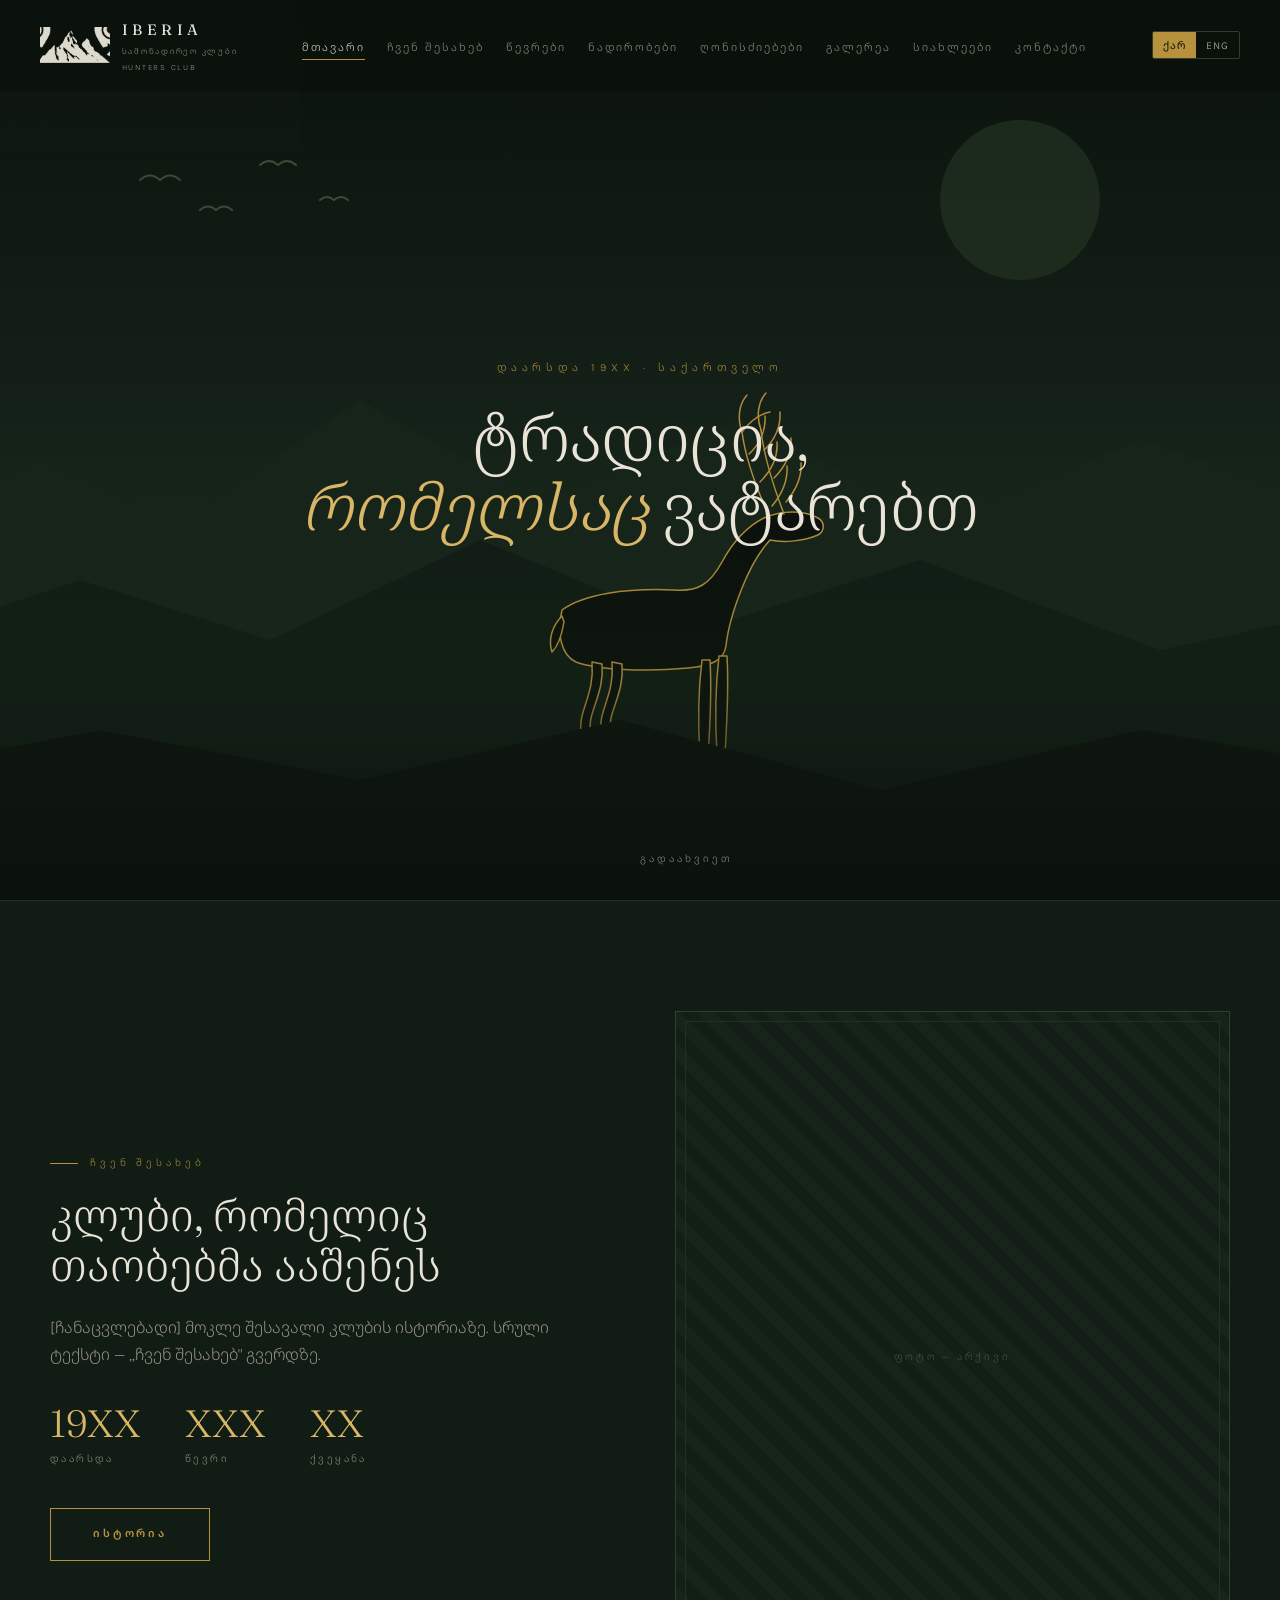
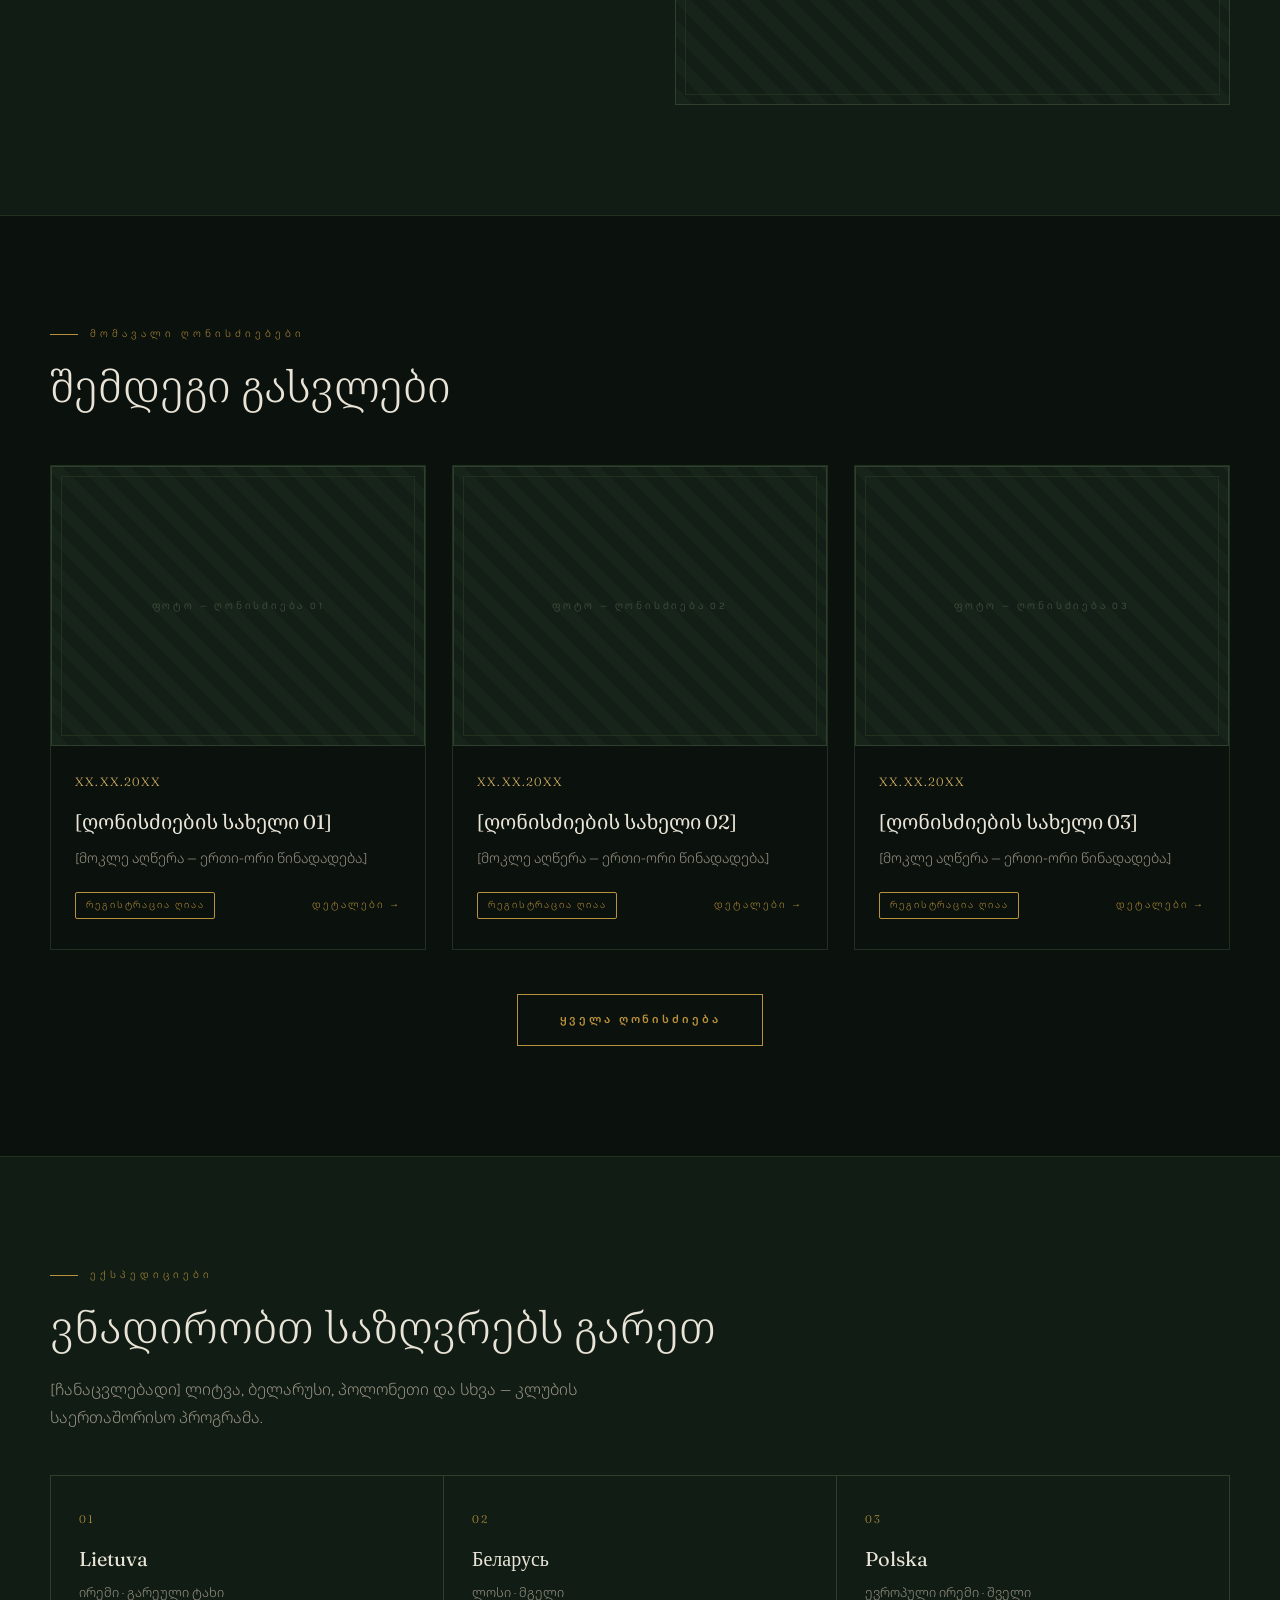
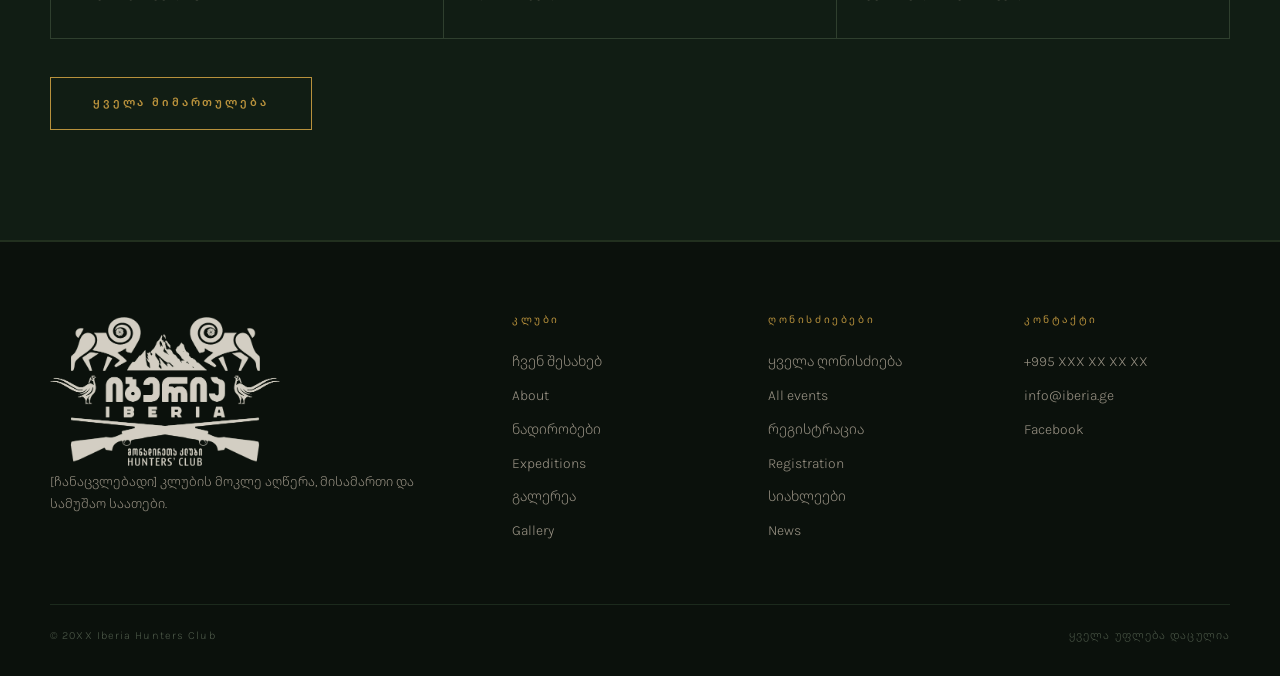
==== iberia 2/index.html @ 47a40ef6 "Initial webiste" ====
<!doctype html>
<html lang="ka">
  <head>
    <meta charset="utf-8" />
    <meta name="viewport" content="width=device-width, initial-scale=1" />
    <title>მთავარი · IBERIA</title>
    <link rel="preconnect" href="https://fonts.googleapis.com" />
    <link rel="preconnect" href="https://fonts.gstatic.com" crossorigin />
    <link
      href="https://fonts.googleapis.com/css2?family=Fraunces:opsz,ital,wght@9..144,0,300;9..144,0,400;9..144,1,300&family=Karla:wght@300;400;500;600&family=Noto+Serif+Georgian:wght@300;400&family=Noto+Sans+Georgian:wght@300;400;500&display=swap"
      rel="stylesheet"
    />
    <link rel="stylesheet" href="assets/style.css" />
  </head>
  <body>
    <svg class="grain">
      <filter id="g">
        <feTurbulence type="fractalNoise" baseFrequency="0.85" numOctaves="4" />
      </filter>
      <rect width="100%" height="100%" filter="url(#g)" />
    </svg>
    <svg id="reticle" viewBox="0 0 46 46" fill="none">
      <circle
        cx="23"
        cy="23"
        r="16"
        stroke="#b8913c"
        stroke-width="1"
        opacity=".85"
      />
      <circle cx="23" cy="23" r="1.5" fill="#b8913c" />
      <path
        d="M23 0v13M23 33v13M0 23h13M33 23h13"
        stroke="#b8913c"
        stroke-width="1"
        opacity=".85"
      />
    </svg>

    <div id="loader">
      <div style="text-align: center">
        <img
          class="logo-load"
          src="assets/logo-bone.png"
          alt="Iberia — Hunters' Club"
        />
        <div class="bar"><i></i></div>
      </div>
    </div>

    <nav id="nav">
      <a class="logo" href="index.html"
        ><img class="mark-img" src="assets/mark-bone.png" alt="" /><span
          ><b>Iberia</b><i data-ka>სამონადირეო კლუბი</i
          ><i data-en>Hunters Club</i></span
        ></a
      >
      <ul class="links" id="links">
        <li>
          <a href="index.html" data-ka>მთავარი</a
          ><a href="index.html" data-en>Home</a>
        </li>
        <li>
          <a href="about.html" data-ka>ჩვენ შესახებ</a
          ><a href="about.html" data-en>About</a>
        </li>
        <li>
          <a href="members.html" data-ka>წევრები</a
          ><a href="members.html" data-en>Members</a>
        </li>
        <li>
          <a href="expeditions.html" data-ka>ნადირობები</a
          ><a href="expeditions.html" data-en>Expeditions</a>
        </li>
        <li>
          <a href="events.html" data-ka>ღონისძიებები</a
          ><a href="events.html" data-en>Events</a>
        </li>
        <li>
          <a href="gallery.html" data-ka>გალერეა</a
          ><a href="gallery.html" data-en>Gallery</a>
        </li>
        <li>
          <a href="news.html" data-ka>სიახლეები</a
          ><a href="news.html" data-en>News</a>
        </li>
        <li>
          <a href="contact.html" data-ka>კონტაქტი</a
          ><a href="contact.html" data-en>Contact</a>
        </li>
      </ul>
      <div class="nav-right">
        <div class="lang">
          <button id="b-ka" class="on" onclick="setLang('ka')">ქარ</button
          ><button id="b-en" onclick="setLang('en')">ENG</button>
        </div>
        <button class="burger" id="burger" aria-label="Menu">
          <span></span><span></span><span></span>
        </button>
      </div>
    </nav>
    <section
      id="hero"
      style="height: 100vh; min-height: 640px; padding: 0; overflow: hidden"
    >
      <div style="position: absolute; inset: 0">
        <svg
          viewBox="0 0 1600 900"
          preserveAspectRatio="xMidYMax slice"
          style="
            position: absolute;
            bottom: 0;
            left: 50%;
            transform: translateX(-50%);
            width: 1600px;
            max-width: none;
            height: 100%;
          "
        >
          <defs>
            <linearGradient id="sky" x1="0" y1="0" x2="0" y2="1">
              <stop offset="0%" stop-color="#0b110c" />
              <stop offset="55%" stop-color="#16241a" />
              <stop offset="100%" stop-color="#22331f" />
            </linearGradient>
            <linearGradient id="fogg" x1="0" y1="0" x2="0" y2="1">
              <stop offset="0%" stop-color="#1d2f21" stop-opacity="0" />
              <stop offset="55%" stop-color="#1d2f21" stop-opacity=".18" />
              <stop offset="100%" stop-color="#1d2f21" stop-opacity=".34" />
            </linearGradient>
          </defs>
          <rect width="1600" height="900" fill="url(#sky)" />
          <circle cx="1180" cy="200" r="80" fill="#1e2d1e" opacity=".9" />
          <g
            id="birds"
            stroke="#3c4a36"
            stroke-width="2"
            fill="none"
            stroke-linecap="round"
          >
            <path d="M300 180q10-9 20 0q10-9 20 0" />
            <path d="M360 210q8-7 16 0q8-7 16 0" />
            <path d="M420 165q9-8 18 0q9-8 18 0" />
            <path d="M480 200q7-6 14 0q7-6 14 0" />
          </g>
          <path
            id="r3"
            d="M0 560 L200 460 L340 520 L520 400 L700 500 L900 420 L1100 520 L1300 440 L1600 540 L1600 900 L0 900Z"
            fill="#16241a"
          />
          <path
            id="r2"
            d="M0 660 L240 580 L430 640 L640 540 L860 630 L1080 560 L1320 650 L1600 590 L1600 900 L0 900Z"
            fill="#111d14"
          />
          <g id="stag" opacity=".95">
            <g
              fill="#0b110c"
              stroke="#b8913c"
              stroke-width="1.5"
              stroke-linejoin="round"
            >
              <path
                d="M722 610 C744 594 786 588 834 590 C858 592 870 584 882 562
C894 540 908 526 924 518 C942 510 964 510 978 518 C985 522 985 531 978 535
C964 541 944 543 930 540 C920 551 910 568 902 588 C894 608 888 626 886 646
C884 660 872 666 848 668 C806 672 758 670 736 662 C722 656 716 634 722 610 Z"
              />
              <path
                d="M862 660 C858 692 858 726 860 756 L868 756 C870 726 872 692 870 660 Z"
              />
              <path
                d="M879 656 C875 690 875 722 877 754 L885 754 C887 722 889 690 887 656 Z"
              />
              <path
                d="M752 662 C754 686 746 700 742 716 C738 732 744 746 748 756 L757 756 C753 744 748 732 751 718 C755 702 764 686 762 664 Z"
              />
              <path
                d="M772 662 C774 686 766 700 762 716 C758 732 764 746 768 756 L777 756 C773 744 768 732 771 718 C775 702 784 686 782 664 Z"
              />
              <path
                d="M722 616 C712 626 708 640 712 652 C718 646 722 634 724 622 Z"
              />
            </g>
            <g
              stroke="#b8913c"
              stroke-width="1.5"
              fill="none"
              stroke-linecap="round"
            >
              <path d="M930 518 C918 492 906 462 902 432" />
              <path d="M932 506 C942 494 948 480 947 466" />
              <path d="M920 482 C932 470 938 456 937 442" />
              <path d="M909 454 C920 444 926 430 925 416" />
              <path d="M902 432 C897 418 899 404 907 395" />
              <path d="M902 432 C910 421 920 414 930 412" />
              <path d="M944 514 C934 488 924 458 921 430" />
              <path d="M946 502 C956 490 962 477 961 463" />
              <path d="M934 478 C946 466 952 452 951 438" />
              <path d="M924 450 C935 440 941 426 940 412" />
              <path d="M921 430 C916 416 918 402 926 393" />
            </g>
          </g>
          <path
            id="r1"
            d="M0 780 L260 730 L520 780 L780 720 L1040 790 L1300 730 L1600 780 L1600 900 L0 900Z"
            fill="#0b110c"
          />
          <rect
            id="fog"
            x="0"
            y="500"
            width="1600"
            height="400"
            fill="url(#fogg)"
          />
        </svg>
      </div>
      <div
        style="
          position: absolute;
          bottom: 0;
          left: 0;
          right: 0;
          height: 220px;
          background: linear-gradient(transparent, #0b110c);
          z-index: 10;
          pointer-events: none;
        "
      ></div>
      <div class="hero-copy">
        <div class="eyebrow" data-ka>დაარსდა 19XX · საქართველო</div>
        <div class="eyebrow" data-en>Est. 19XX · Georgia</div>
        <h1 data-ka>ტრადიცია,<br /><em>რომელსაც</em> ვატარებთ</h1>
        <h1 data-en>A tradition<br />we <em>carry</em></h1>
      </div>
      <div class="scroll-hint">
        <span data-ka>გადაახვიეთ</span><span data-en>Scroll</span>
      </div>
    </section>

    <section class="alt">
      <div
        class="wrap reveal"
        style="
          display: grid;
          grid-template-columns: 1fr 1fr;
          gap: 70px;
          align-items: center;
        "
      >
        <div>
          <div class="tag" data-ka>ჩვენ შესახებ</div>
          <div class="tag" data-en>About</div>
          <h2 data-ka>კლუბი, რომელიც<br />თაობებმა ააშენეს</h2>
          <h2 data-en>A club built<br />by generations</h2>
          <p data-ka>
            [ჩანაცვლებადი] მოკლე შესავალი კლუბის ისტორიაზე. სრული ტექსტი — „ჩვენ
            შესახებ" გვერდზე.
          </p>
          <p data-en>
            [Placeholder] Short intro to the club's story. Full text lives on
            the About page.
          </p>
          <div
            style="display: flex; gap: 44px; margin-top: 36px; flex-wrap: wrap"
          >
            <div>
              <b
                style="
                  display: block;
                  font-family: var(--display);
                  font-size: 38px;
                  font-weight: 300;
                  color: var(--brass-lt);
                  line-height: 1;
                "
                >19XX</b
              ><span
                style="
                  font-size: 10px;
                  letter-spacing: 0.24em;
                  text-transform: uppercase;
                  color: var(--bone-dim);
                "
                data-ka
                >დაარსდა</span
              ><span
                style="
                  font-size: 10px;
                  letter-spacing: 0.24em;
                  text-transform: uppercase;
                  color: var(--bone-dim);
                "
                data-en
                >Founded</span
              >
            </div>
            <div>
              <b
                style="
                  display: block;
                  font-family: var(--display);
                  font-size: 38px;
                  font-weight: 300;
                  color: var(--brass-lt);
                  line-height: 1;
                "
                >XXX</b
              ><span
                style="
                  font-size: 10px;
                  letter-spacing: 0.24em;
                  text-transform: uppercase;
                  color: var(--bone-dim);
                "
                data-ka
                >წევრი</span
              ><span
                style="
                  font-size: 10px;
                  letter-spacing: 0.24em;
                  text-transform: uppercase;
                  color: var(--bone-dim);
                "
                data-en
                >Members</span
              >
            </div>
            <div>
              <b
                style="
                  display: block;
                  font-family: var(--display);
                  font-size: 38px;
                  font-weight: 300;
                  color: var(--brass-lt);
                  line-height: 1;
                "
                >XX</b
              ><span
                style="
                  font-size: 10px;
                  letter-spacing: 0.24em;
                  text-transform: uppercase;
                  color: var(--bone-dim);
                "
                data-ka
                >ქვეყანა</span
              ><span
                style="
                  font-size: 10px;
                  letter-spacing: 0.24em;
                  text-transform: uppercase;
                  color: var(--bone-dim);
                "
                data-en
                >Countries</span
              >
            </div>
          </div>
          <div style="margin-top: 38px">
            <a class="btn ghost" href="about.html" data-ka>ისტორია</a
            ><a class="btn ghost" href="about.html" data-en>Read the history</a>
          </div>
        </div>
        <div class="ph" style="aspect-ratio: 4/5">
          <span data-ka>ფოტო — არქივი</span><span data-en>Photo — archive</span>
        </div>
      </div>
    </section>

    <section>
      <div class="wrap">
        <div class="reveal">
          <div class="tag" data-ka>მომავალი ღონისძიებები</div>
          <div class="tag" data-en>Upcoming events</div>
          <h2 data-ka>შემდეგი გასვლები</h2>
          <h2 data-en>What's next</h2>
        </div>
        <div class="evt-grid reveal">
          <a class="card" href="event.html">
            <div class="ph thumb">
              <span data-ka>ფოტო — ღონისძიება 01</span
              ><span data-en>Photo — event 01</span>
            </div>
            <div class="body">
              <div class="date">XX.XX.20XX</div>
              <h3 data-ka>[ღონისძიების სახელი 01]</h3>
              <h3 data-en>[Event name 01]</h3>
              <p data-ka>[მოკლე აღწერა — ერთი-ორი წინადადება.]</p>
              <p data-en>[Short description — one or two lines.]</p>
              <div class="foot">
                <span class="pill open" data-ka>რეგისტრაცია ღიაა</span
                ><span class="pill open" data-en>Registration open</span>
                <span class="go" data-ka>დეტალები →</span
                ><span class="go" data-en>Details →</span>
              </div>
            </div></a
          ><a class="card" href="event.html">
            <div class="ph thumb">
              <span data-ka>ფოტო — ღონისძიება 02</span
              ><span data-en>Photo — event 02</span>
            </div>
            <div class="body">
              <div class="date">XX.XX.20XX</div>
              <h3 data-ka>[ღონისძიების სახელი 02]</h3>
              <h3 data-en>[Event name 02]</h3>
              <p data-ka>[მოკლე აღწერა — ერთი-ორი წინადადება.]</p>
              <p data-en>[Short description — one or two lines.]</p>
              <div class="foot">
                <span class="pill open" data-ka>რეგისტრაცია ღიაა</span
                ><span class="pill open" data-en>Registration open</span>
                <span class="go" data-ka>დეტალები →</span
                ><span class="go" data-en>Details →</span>
              </div>
            </div></a
          ><a class="card" href="event.html">
            <div class="ph thumb">
              <span data-ka>ფოტო — ღონისძიება 03</span
              ><span data-en>Photo — event 03</span>
            </div>
            <div class="body">
              <div class="date">XX.XX.20XX</div>
              <h3 data-ka>[ღონისძიების სახელი 03]</h3>
              <h3 data-en>[Event name 03]</h3>
              <p data-ka>[მოკლე აღწერა — ერთი-ორი წინადადება.]</p>
              <p data-en>[Short description — one or two lines.]</p>
              <div class="foot">
                <span class="pill open" data-ka>რეგისტრაცია ღიაა</span
                ><span class="pill open" data-en>Registration open</span>
                <span class="go" data-ka>დეტალები →</span
                ><span class="go" data-en>Details →</span>
              </div>
            </div></a
          >
        </div>
        <div class="reveal" style="margin-top: 44px; text-align: center">
          <a class="btn ghost" href="events.html" data-ka>ყველა ღონისძიება</a
          ><a class="btn ghost" href="events.html" data-en>All events</a>
        </div>
      </div>
    </section>

    <section class="alt">
      <div class="wrap reveal">
        <div class="tag" data-ka>ექსპედიციები</div>
        <div class="tag" data-en>Expeditions</div>
        <h2 data-ka>ვნადირობთ საზღვრებს გარეთ</h2>
        <h2 data-en>We hunt beyond the border</h2>
        <p data-ka>
          [ჩანაცვლებადი] ლიტვა, ბელარუსი, პოლონეთი და სხვა — კლუბის საერთაშორისო
          პროგრამა.
        </p>
        <p data-en>
          [Placeholder] Lithuania, Belarus, Poland and beyond — the club's
          international programme.
        </p>
        <div
          style="
            display: grid;
            grid-template-columns: repeat(3, 1fr);
            gap: 1px;
            background: var(--line-lt);
            border: 1px solid var(--line-lt);
            margin-top: 44px;
          "
        >
          <div style="background: var(--forest); padding: 34px 28px">
            <div
              style="
                font-family: var(--display);
                font-size: 11px;
                color: var(--brass);
                letter-spacing: 0.2em;
              "
            >
              01
            </div>
            <h3 style="margin: 14px 0 6px">Lietuva</h3>
            <p style="font-size: 13px" data-ka>ირემი · გარეული ტახი</p>
            <p style="font-size: 13px" data-en>Red deer · Wild boar</p>
          </div>
          <div style="background: var(--forest); padding: 34px 28px">
            <div
              style="
                font-family: var(--display);
                font-size: 11px;
                color: var(--brass);
                letter-spacing: 0.2em;
              "
            >
              02
            </div>
            <h3 style="margin: 14px 0 6px">Беларусь</h3>
            <p style="font-size: 13px" data-ka>ლოსი · მგელი</p>
            <p style="font-size: 13px" data-en>Moose · Wolf</p>
          </div>
          <div style="background: var(--forest); padding: 34px 28px">
            <div
              style="
                font-family: var(--display);
                font-size: 11px;
                color: var(--brass);
                letter-spacing: 0.2em;
              "
            >
              03
            </div>
            <h3 style="margin: 14px 0 6px">Polska</h3>
            <p style="font-size: 13px" data-ka>ევროპული ირემი · შველი</p>
            <p style="font-size: 13px" data-en>Red deer · Roe deer</p>
          </div>
        </div>
        <div style="margin-top: 38px">
          <a class="btn ghost" href="expeditions.html" data-ka
            >ყველა მიმართულება</a
          ><a class="btn ghost" href="expeditions.html" data-en
            >All destinations</a
          >
        </div>
      </div>
    </section>

    <script>
      window.addEventListener("load", function () {
        setTimeout(function () {
          var l = document.getElementById("loader");
          if (l) l.classList.add("gone");
        }, 1500);
      });
      (function () {
        var stag = document.getElementById("stag"),
          fog = document.getElementById("fog"),
          r1 = document.getElementById("r1"),
          r2 = document.getElementById("r2"),
          r3 = document.getElementById("r3"),
          birds = document.getElementById("birds"),
          ticking = false;
        function onScroll() {
          var p = Math.min(window.scrollY / 700, 1);
          if (stag) {
            stag.setAttribute(
              "transform",
              "translate(" +
                -p * 260 +
                " " +
                p * 40 +
                ") scale(" +
                (1 + p * 0.28) +
                ") translate(" +
                p * 160 +
                " " +
                -p * 90 +
                ")",
            );
            stag.style.opacity = (0.95 - p * 0.75).toFixed(2);
          }
          if (fog)
            fog.setAttribute("transform", "translate(0 " + -p * 70 + ")");
          if (r1) r1.setAttribute("transform", "translate(0 " + p * 90 + ")");
          if (r2) r2.setAttribute("transform", "translate(0 " + p * 40 + ")");
          if (r3) r3.setAttribute("transform", "translate(0 " + -p * 30 + ")");
          if (birds)
            birds.setAttribute(
              "transform",
              "translate(" + p * 420 + " " + -p * 70 + ")",
            );
          ticking = false;
        }
        window.addEventListener(
          "scroll",
          function () {
            if (!ticking) {
              requestAnimationFrame(onScroll);
              ticking = true;
            }
          },
          { passive: true },
        );
      })();
    </script>
    <footer>
      <div class="wrap foot">
        <div>
          <a class="logo-full" href="index.html"
            ><img src="assets/logo-bone.png" alt="Iberia — Hunters' Club"
          /></a>
          <p style="font-size: 13px" data-ka>
            [ჩანაცვლებადი] კლუბის მოკლე აღწერა, მისამართი და სამუშაო საათები.
          </p>
          <p style="font-size: 13px" data-en>
            [Placeholder] Short club description, address and opening hours.
          </p>
        </div>
        <div>
          <h4 data-ka>კლუბი</h4>
          <h4 data-en>Club</h4>
          <a href="about.html" data-ka>ჩვენ შესახებ</a
          ><a href="about.html" data-en>About</a>
          <a href="expeditions.html" data-ka>ნადირობები</a
          ><a href="expeditions.html" data-en>Expeditions</a>
          <a href="gallery.html" data-ka>გალერეა</a
          ><a href="gallery.html" data-en>Gallery</a>
        </div>
        <div>
          <h4 data-ka>ღონისძიებები</h4>
          <h4 data-en>Events</h4>
          <a href="events.html" data-ka>ყველა ღონისძიება</a
          ><a href="events.html" data-en>All events</a>
          <a href="event.html" data-ka>რეგისტრაცია</a
          ><a href="event.html" data-en>Registration</a>
          <a href="news.html" data-ka>სიახლეები</a
          ><a href="news.html" data-en>News</a>
        </div>
        <div>
          <h4 data-ka>კონტაქტი</h4>
          <h4 data-en>Contact</h4>
          <a href="tel:#">+995 XXX XX XX XX</a
          ><a href="mailto:#">info@iberia.ge</a><a href="#">Facebook</a>
        </div>
      </div>
      <div class="wrap copy">
        <span>© 20XX Iberia Hunters Club</span
        ><span data-ka>ყველა უფლება დაცულია</span
        ><span data-en>All rights reserved</span>
      </div>
    </footer>
    <script src="assets/app.js"></script>
  </body>
</html>
---- iberia 2/assets/style.css ----
:root {
  --deep: #0b110c;
  --forest: #111d14;
  --moss: #1d2f21;
  --bark: #3a2a1c;
  --tan: #7d5f3d;
  --brass: #b8913c;
  --brass-lt: #d9b566;
  --bone: #e9e4d7;
  --bone-dim: #9a9385;
  --line: #22301f;
  --line-lt: #2f3f2e;
  --display: "Fraunces", "Noto Serif Georgian", Georgia, serif;
  --body: "Karla", "Noto Sans Georgian", sans-serif;
}
* {
  margin: 0;
  padding: 0;
  box-sizing: border-box;
}
html {
  scroll-behavior: smooth;
}
body {
  background: var(--deep);
  color: var(--bone);
  font-family: var(--body);
  font-weight: 300;
  line-height: 1.7;
  overflow-x: hidden;
}
body.reticle-on,
body.reticle-on * {
  cursor: none;
}
::selection {
  background: var(--brass);
  color: var(--deep);
}
img {
  max-width: 100%;
  display: block;
}

.grain {
  position: fixed;
  inset: 0;
  z-index: 200;
  pointer-events: none;
  opacity: 0.16;
  mix-blend-mode: overlay;
}
#reticle {
  position: fixed;
  top: 0;
  left: 0;
  z-index: 300;
  pointer-events: none;
  width: 46px;
  height: 46px;
  margin: -23px 0 0 -23px;
  opacity: 0;
  transition:
    opacity 0.3s,
    transform 0.12s ease-out;
}
#reticle.live {
  opacity: 1;
}
#reticle.hot {
  transform: scale(1.5);
}

/* ── LOADER ── */
#loader {
  position: fixed;
  inset: 0;
  z-index: 400;
  background: var(--deep);
  display: grid;
  place-items: center;
  transition:
    opacity 1s 0.3s,
    visibility 1s 0.3s;
}
#loader.gone {
  opacity: 0;
  visibility: hidden;
}
#loader .logo-load {
  width: min(370px, 66vw);
  height: auto;
  display: block;
  margin: 0 auto 30px;
  opacity: 0;
  animation: rise 1.1s 0.15s forwards;
}
#loader .bar {
  width: 180px;
  height: 1px;
  background: #2a2a24;
  margin: 0 auto;
  overflow: hidden;
}
#loader .bar i {
  display: block;
  height: 100%;
  width: 0;
  background: var(--brass);
  animation: fill 1.6s ease-out forwards;
}
@keyframes fill {
  to {
    width: 100%;
  }
}

/* ── HERO COPY ── */
.hero-copy {
  position: relative;
  z-index: 20;
  height: 100%;
  display: flex;
  flex-direction: column;
  align-items: center;
  justify-content: center;
  text-align: center;
  padding: 0 24px;
}
.eyebrow {
  font-size: 11px;
  letter-spacing: 0.45em;
  text-transform: uppercase;
  color: var(--brass);
  margin-bottom: 26px;
  opacity: 0;
  animation: rise 1s 0.9s forwards;
}
.hero-copy h1 {
  opacity: 0;
  animation: rise 1.1s 1.1s forwards;
}
.scroll-hint {
  position: absolute;
  bottom: 32px;
  left: 50%;
  transform: translateX(-50%);
  z-index: 20;
  font-size: 10px;
  letter-spacing: 0.3em;
  text-transform: uppercase;
  color: var(--bone-dim);
  opacity: 0;
  animation: rise 1s 2.1s forwards;
}
@keyframes rise {
  from {
    opacity: 0;
    transform: translateY(22px);
  }
  to {
    opacity: 1;
    transform: none;
  }
}

/* ── NAV ── */
nav {
  position: fixed;
  top: 0;
  left: 0;
  right: 0;
  z-index: 150;
  display: flex;
  align-items: center;
  justify-content: space-between;
  padding: 16px 40px;
  background: rgba(11, 17, 12, 0.72);
  backdrop-filter: blur(16px);
  border-bottom: 1px solid transparent;
  transition:
    background 0.4s,
    border-color 0.4s,
    padding 0.4s,
    transform 0.7s cubic-bezier(0.2, 0.7, 0.3, 1),
    opacity 0.7s;
}
nav.stuck {
  background: rgba(11, 17, 12, 0.96);
  border-color: var(--line);
  padding: 10px 40px;
}
nav.veiled {
  transform: translateY(-102%);
  opacity: 0;
  pointer-events: none;
}
.logo {
  display: flex;
  align-items: center;
  gap: 12px;
  text-decoration: none;
  color: var(--bone);
}
.logo .mark-img {
  height: 36px;
  width: auto;
  flex: none;
  opacity: 0.95;
  transition: opacity 0.3s;
}
.logo:hover .mark-img {
  opacity: 1;
}
.logo-full {
  display: block;
  text-decoration: none;
}
.logo-full img {
  width: 230px;
  height: auto;
  opacity: 0.9;
  transition: opacity 0.3s;
}
.logo-full:hover img {
  opacity: 1;
}
.logo b {
  font-family: var(--display);
  font-size: 15px;
  font-weight: 400;
  letter-spacing: 0.3em;
  text-transform: uppercase;
}
.logo i {
  display: block;
  font-style: normal;
  font-size: 8px;
  letter-spacing: 0.22em;
  color: var(--bone-dim);
  text-transform: uppercase;
  margin-top: 2px;
}
.links {
  display: flex;
  gap: 22px;
  list-style: none;
  align-items: center;
}
.links a {
  color: var(--bone-dim);
  text-decoration: none;
  font-size: 11px;
  letter-spacing: 0.18em;
  text-transform: uppercase;
  position: relative;
  padding: 6px 0;
  transition: color 0.3s;
  white-space: nowrap;
}
.links a::after {
  content: "";
  position: absolute;
  left: 0;
  bottom: 0;
  width: 0;
  height: 1px;
  background: var(--brass);
  transition: width 0.35s;
}
.links a:hover,
.links a.active {
  color: var(--bone);
}
.links a.active::after,
.links a:hover::after {
  width: 100%;
}
.nav-right {
  display: flex;
  align-items: center;
  gap: 18px;
}
.lang {
  display: flex;
  border: 1px solid var(--line-lt);
  border-radius: 2px;
  overflow: hidden;
}
.lang button {
  background: none;
  border: 0;
  color: var(--bone-dim);
  font-family: var(--body);
  font-size: 10.5px;
  letter-spacing: 0.1em;
  padding: 6px 10px;
  transition: 0.3s;
}
.lang button.on {
  background: var(--brass);
  color: var(--deep);
}
.burger {
  display: none;
  background: none;
  border: 0;
  padding: 8px;
}
.burger span {
  display: block;
  width: 22px;
  height: 1px;
  background: var(--bone);
  margin: 5px 0;
  transition: 0.3s;
}

/* ── SHELL ── */
.wrap {
  max-width: 1180px;
  margin: 0 auto;
}
section {
  position: relative;
  padding: 110px 40px;
}
.tag {
  font-size: 10px;
  letter-spacing: 0.4em;
  text-transform: uppercase;
  color: var(--brass);
  margin-bottom: 18px;
  display: flex;
  align-items: center;
  gap: 12px;
}
.tag::before {
  content: "";
  width: 28px;
  height: 1px;
  background: var(--brass);
}
h1 {
  font-family: var(--display);
  font-weight: 300;
  font-size: clamp(34px, 5vw, 64px);
  line-height: 1.08;
  letter-spacing: -0.01em;
}
h2 {
  font-family: var(--display);
  font-weight: 300;
  font-size: clamp(27px, 3.4vw, 44px);
  line-height: 1.15;
  margin-bottom: 24px;
}
h3 {
  font-family: var(--display);
  font-weight: 400;
  font-size: 20px;
  margin-bottom: 10px;
}
p {
  color: var(--bone-dim);
  max-width: 64ch;
}
em {
  font-style: italic;
  color: var(--brass-lt);
}
.reveal {
  opacity: 0;
  transform: translateY(30px);
  transition:
    opacity 0.9s cubic-bezier(0.2, 0.7, 0.3, 1),
    transform 0.9s cubic-bezier(0.2, 0.7, 0.3, 1);
}
.reveal.in {
  opacity: 1;
  transform: none;
}
.alt {
  background: var(--forest);
  border-top: 1px solid var(--line);
  border-bottom: 1px solid var(--line);
}

/* page banner (inner pages) */
.banner {
  position: relative;
  padding: 190px 40px 90px;
  border-bottom: 1px solid var(--line);
  overflow: hidden;
}
.banner::before {
  content: "";
  position: absolute;
  inset: 0;
  background:
    radial-gradient(120% 80% at 70% 0%, #1d2f21 0%, transparent 60%),
    var(--forest);
}
.banner .wrap {
  position: relative;
  z-index: 2;
}
.crumb {
  font-size: 10px;
  letter-spacing: 0.3em;
  text-transform: uppercase;
  color: var(--bone-dim);
  margin-bottom: 20px;
}
.crumb a {
  color: var(--brass);
  text-decoration: none;
}

/* placeholder image */
.ph {
  position: relative;
  background: repeating-linear-gradient(
    45deg,
    #16241a 0 12px,
    #131f16 12px 24px
  );
  border: 1px solid var(--line-lt);
  display: grid;
  place-items: center;
  overflow: hidden;
}
.ph span {
  font-size: 10px;
  letter-spacing: 0.28em;
  text-transform: uppercase;
  color: #4e5a4a;
  text-align: center;
  padding: 0 16px;
}
.ph::after {
  content: "";
  position: absolute;
  inset: 9px;
  border: 1px solid var(--line);
  pointer-events: none;
}

.btn {
  display: inline-block;
  background: var(--brass);
  color: var(--deep);
  border: 0;
  font-family: var(--body);
  font-weight: 600;
  font-size: 11px;
  letter-spacing: 0.26em;
  text-transform: uppercase;
  padding: 16px 42px;
  text-decoration: none;
  transition: 0.35s;
}
.btn:hover {
  background: var(--brass-lt);
}
.btn.ghost {
  background: transparent;
  color: var(--brass);
  border: 1px solid var(--brass);
}
.btn.ghost:hover {
  background: var(--brass);
  color: var(--deep);
}
.note {
  font-size: 12px;
  color: #5d6b57;
  margin-top: 18px;
}

/* ── EVENT CARDS ── */
.evt-grid {
  display: grid;
  grid-template-columns: repeat(3, 1fr);
  gap: 26px;
  margin-top: 54px;
}
.card {
  display: block;
  text-decoration: none;
  color: inherit;
  border: 1px solid var(--line);
  background: var(--deep);
  transition:
    border-color 0.4s,
    transform 0.5s;
}
.card:hover {
  border-color: var(--brass);
  transform: translateY(-5px);
}
.card .thumb {
  aspect-ratio: 4/3;
}
.card .body {
  padding: 26px 24px 30px;
}
.card .date {
  font-family: var(--display);
  font-size: 12px;
  color: var(--brass-lt);
  letter-spacing: 0.1em;
}
.card h3 {
  margin: 12px 0 8px;
  transition: color 0.3s;
}
.card:hover h3 {
  color: var(--brass-lt);
}
.card p {
  font-size: 14px;
}
.card .foot {
  margin-top: 22px;
  display: flex;
  justify-content: space-between;
  align-items: center;
  font-size: 10px;
  letter-spacing: 0.2em;
  text-transform: uppercase;
  color: #5d6b57;
}
.card .foot .go {
  color: var(--brass);
}
.pill {
  display: inline-block;
  font-size: 9.5px;
  letter-spacing: 0.2em;
  text-transform: uppercase;
  border: 1px solid var(--line-lt);
  color: var(--bone-dim);
  padding: 4px 10px;
  border-radius: 2px;
}
.pill.open {
  border-color: var(--brass);
  color: var(--brass);
}

/* ── FORM / DASHBOARD ── */
.panel {
  border: 1px solid var(--line-lt);
  background: var(--forest);
  padding: 44px 42px;
}
.field {
  margin-bottom: 24px;
}
label {
  display: block;
  font-size: 10px;
  letter-spacing: 0.24em;
  text-transform: uppercase;
  color: var(--bone-dim);
  margin-bottom: 9px;
}
input[type="text"],
input[type="tel"],
input[type="email"],
select,
textarea {
  width: 100%;
  background: transparent;
  border: 0;
  border-bottom: 1px solid var(--line-lt);
  color: var(--bone);
  font-family: var(--body);
  font-size: 15px;
  font-weight: 300;
  padding: 11px 0;
  transition: border-color 0.35s;
  border-radius: 0;
}
input:focus,
select:focus,
textarea:focus {
  outline: 0;
  border-color: var(--brass);
}
select option {
  background: var(--forest);
  color: var(--bone);
}
.row {
  display: grid;
  grid-template-columns: 1fr 1fr;
  gap: 32px;
}
.choice {
  display: grid;
  grid-template-columns: 1fr 1fr;
  gap: 14px;
  margin-top: 6px;
}
.choice > div {
  position: relative;
}
.choice input {
  position: absolute;
  opacity: 0;
  pointer-events: none;
}
.choice label {
  border: 1px solid var(--line-lt);
  padding: 22px 20px;
  margin: 0;
  letter-spacing: 0;
  text-transform: none;
  color: var(--bone-dim);
  font-size: 13px;
  transition: 0.35s;
  height: 100%;
}
.choice label b {
  display: block;
  font-family: var(--display);
  font-size: 17px;
  color: var(--bone);
  font-weight: 400;
  margin-bottom: 5px;
}
.choice input:checked + label {
  border-color: var(--brass);
  background: rgba(184, 145, 60, 0.08);
}
.choice input:checked + label b {
  color: var(--brass-lt);
}
.cond {
  max-height: 0;
  overflow: hidden;
  opacity: 0;
  transition:
    max-height 0.55s ease,
    opacity 0.45s,
    margin 0.55s;
}
.cond.open {
  max-height: 320px;
  opacity: 1;
  margin-top: 26px;
}
.steps {
  display: flex;
  gap: 0;
  margin-bottom: 40px;
  border-bottom: 1px solid var(--line-lt);
}
.step {
  flex: 1;
  padding: 0 0 14px;
  font-size: 10px;
  letter-spacing: 0.2em;
  text-transform: uppercase;
  color: #4e5a4a;
  border-bottom: 1px solid transparent;
  margin-bottom: -1px;
}
.step.on {
  color: var(--brass);
  border-color: var(--brass);
}
.ok {
  display: none;
  text-align: center;
  padding: 30px 0;
}
.ok.show {
  display: block;
}
.ok svg {
  width: 46px;
  height: 46px;
  margin: 0 auto 20px;
}

/* ── MEMBERS ── */
.mem-grid {
  display: grid;
  grid-template-columns: repeat(4, 1fr);
  gap: 26px;
}
.mem {
  border: 1px solid var(--line);
  background: var(--deep);
  transition:
    border-color 0.4s,
    transform 0.5s;
}
.mem:hover {
  border-color: var(--brass);
  transform: translateY(-5px);
}
.mem .ph {
  aspect-ratio: 3/4;
}
.mem-body {
  padding: 22px 20px 26px;
}
.mem-body h3 {
  margin: 0 0 8px;
  font-size: 18px;
  transition: color 0.3s;
}
.mem:hover .mem-body h3 {
  color: var(--brass-lt);
}
.mem .role {
  font-size: 9.5px;
  letter-spacing: 0.22em;
  text-transform: uppercase;
  color: var(--brass);
  padding-bottom: 12px;
  margin-bottom: 12px;
  border-bottom: 1px solid var(--line);
}
.mem p {
  font-size: 13px;
  line-height: 1.6;
}
@media (max-width: 980px) {
  .mem-grid {
    grid-template-columns: repeat(2, 1fr);
  }
}
@media (max-width: 520px) {
  .mem-grid {
    grid-template-columns: 1fr;
  }
}

/* ── FOOTER ── */
footer {
  background: var(--deep);
  border-top: 1px solid var(--line);
  padding: 70px 40px 30px;
}
.foot {
  display: grid;
  grid-template-columns: 2fr 1fr 1fr 1fr;
  gap: 50px;
}
.foot h4 {
  font-size: 10px;
  letter-spacing: 0.26em;
  text-transform: uppercase;
  color: var(--brass);
  margin-bottom: 16px;
  font-weight: 400;
}
.foot a {
  display: block;
  color: var(--bone-dim);
  text-decoration: none;
  font-size: 14px;
  padding: 5px 0;
  transition: color 0.3s;
}
.foot a:hover {
  color: var(--bone);
}
.copy {
  margin-top: 56px;
  padding-top: 22px;
  border-top: 1px solid #1c2a1d;
  display: flex;
  justify-content: space-between;
  gap: 20px;
  font-size: 11px;
  color: #4e5a4a;
  letter-spacing: 0.1em;
  flex-wrap: wrap;
}

/* ── LANG ── */
[data-en] {
  display: none;
}
html[lang="en"] [data-ka] {
  display: none !important;
}
html[lang="en"] [data-en] {
  display: block;
}
html[lang="en"] span[data-en],
html[lang="en"] a[data-en],
html[lang="en"] b[data-en],
html[lang="en"] option[data-en] {
  display: inline;
}
html[lang="en"] .tag[data-en] {
  display: flex;
}
html[lang="ka"] option[data-en] {
  display: none;
}

@media (max-width: 980px) {
  .evt-grid {
    grid-template-columns: repeat(2, 1fr);
  }
  .foot {
    grid-template-columns: 1fr 1fr;
  }
}
@media (max-width: 820px) {
  /* Eight menu items in Georgian need room — collapse to the burger earlier. */
  @media (max-width: 1140px) {
    nav {
      padding: 14px 20px;
    }
    .links {
      position: fixed;
      top: 60px;
      left: 0;
      right: 0;
      background: rgba(11, 17, 12, 0.98);
      flex-direction: column;
      gap: 0;
      padding: 0 20px;
      max-height: 0;
      overflow: hidden;
      transition: max-height 0.5s;
      border-bottom: 1px solid var(--line);
    }
    .links.open {
      max-height: 520px;
      padding: 14px 20px 24px;
    }
    .links li {
      width: 100%;
      border-bottom: 1px solid var(--line);
    }
    .links a {
      display: block;
      padding: 15px 0;
      font-size: 13px;
    }
    .links a::after {
      display: none;
    }
    .burger {
      display: block;
    }
  }
  @media (max-width: 820px) {
    section {
      padding: 70px 20px;
    }
    .banner {
      padding: 150px 20px 60px;
    }
    .evt-grid,
    .row,
    .choice,
    .foot,
    .split {
      grid-template-columns: 1fr !important;
      gap: 22px;
    }
    .panel {
      padding: 30px 22px;
    }
    .logo-full img {
      width: 190px;
    }
  }
}
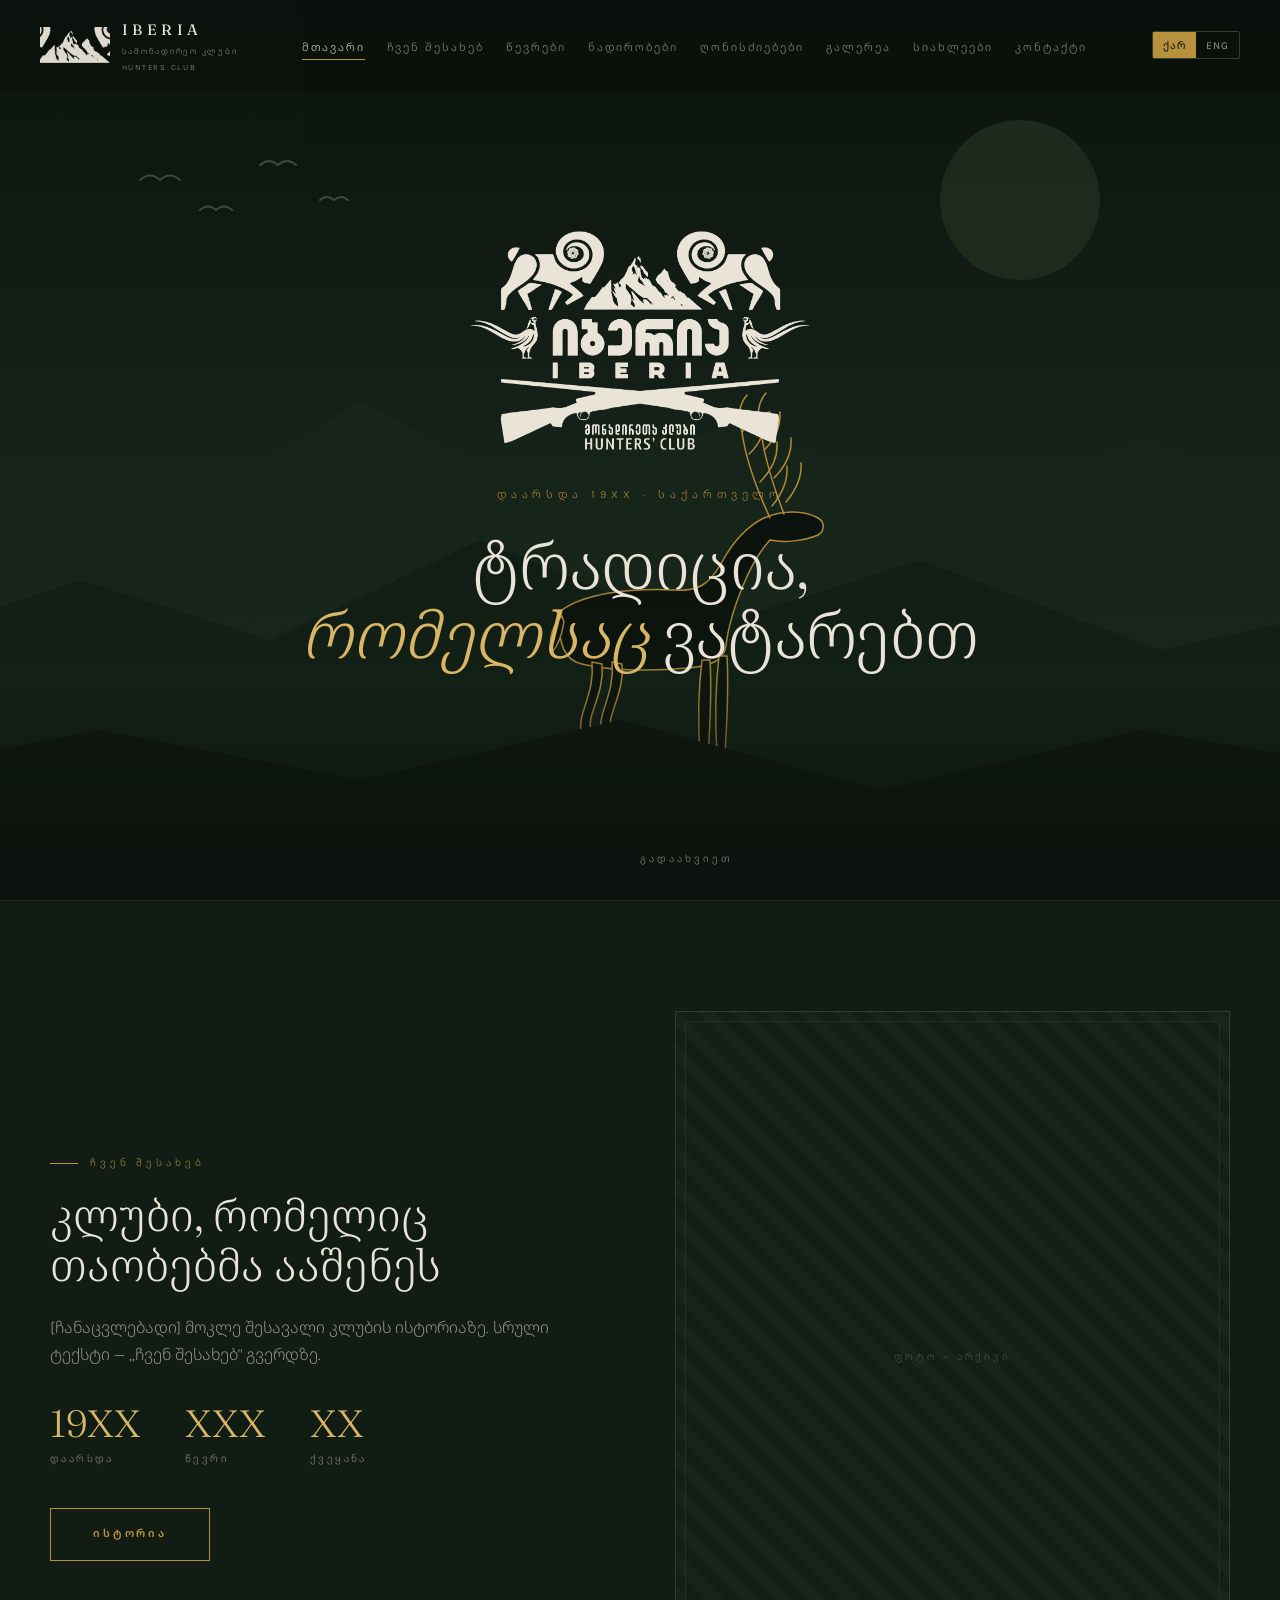
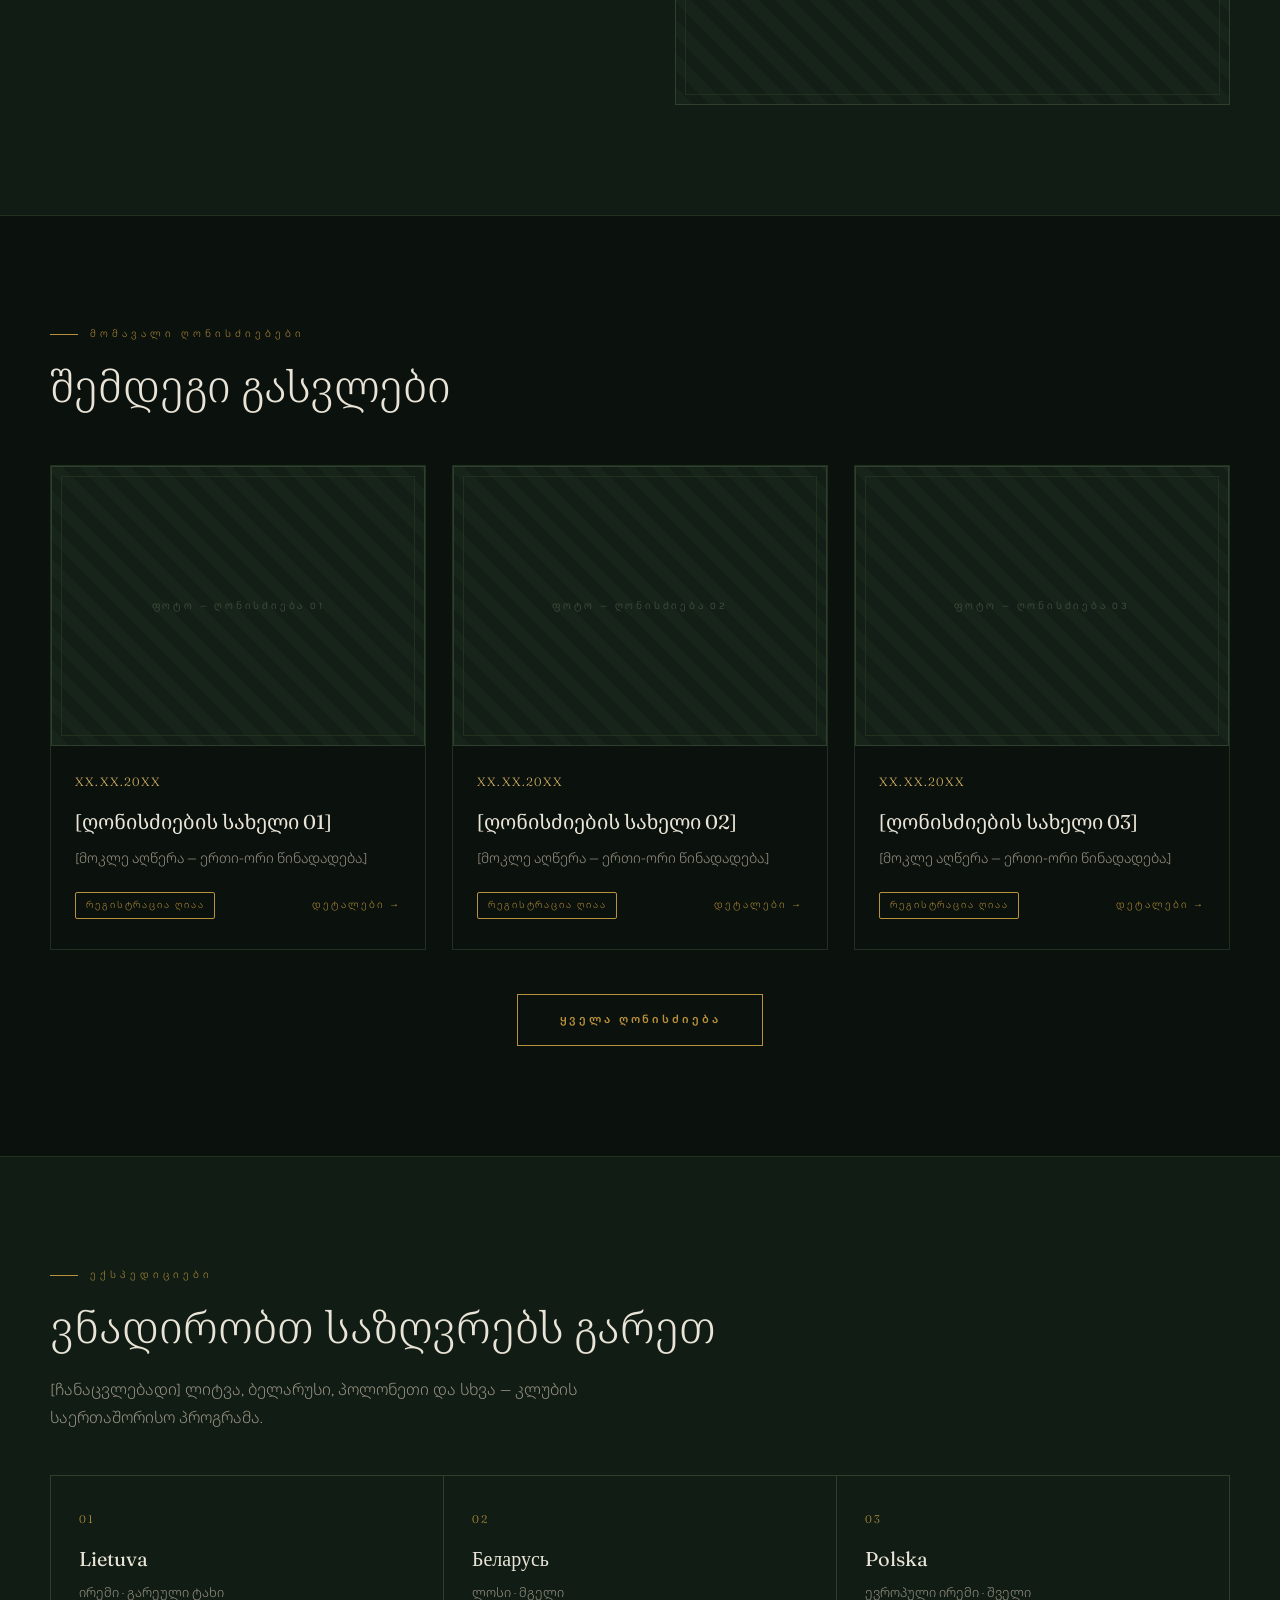
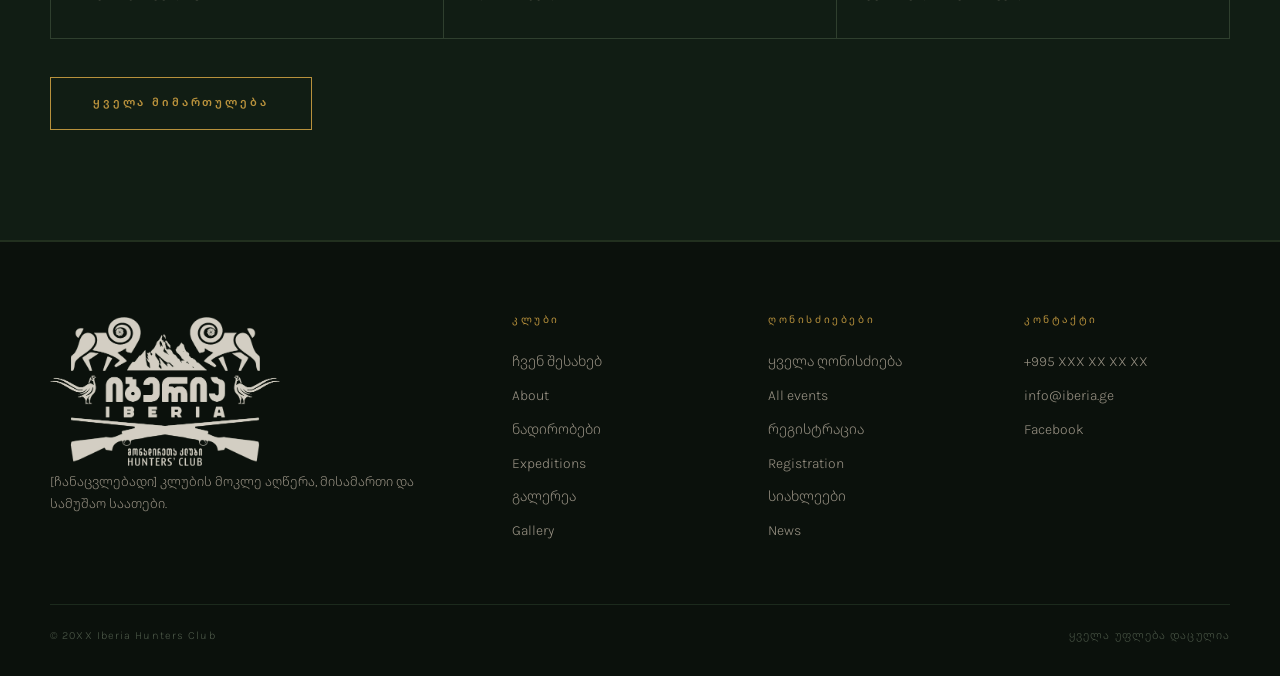
==== commit a330573d: "Code" ====
--- a/iberia 2/index.html
+++ b/iberia 2/index.html
@@ -229,6 +229,11 @@
         "
       ></div>
       <div class="hero-copy">
+        <img
+          class="hero-crest"
+          src="assets/logo-bone.png"
+          alt="იბერია — მონადირეთა კლუბი"
+        />
         <div class="eyebrow" data-ka>დაარსდა 19XX · საქართველო</div>
         <div class="eyebrow" data-en>Est. 19XX · Georgia</div>
         <h1 data-ka>ტრადიცია,<br /><em>რომელსაც</em> ვატარებთ</h1>
@@ -527,7 +532,11 @@
         setTimeout(function () {
           var l = document.getElementById("loader");
           if (l) l.classList.add("gone");
-        }, 1500);
+          /* Hero reveal starts mid-dissolve, so the crest carries across. */
+          setTimeout(function () {
+            document.body.classList.add("ready");
+          }, 300);
+        }, 1600);
       });
       (function () {
         var stag = document.getElementById("stag"),
--- a/iberia 2/assets/style.css
+++ b/iberia 2/assets/style.css
@@ -80,15 +80,15 @@
   display: grid;
   place-items: center;
   transition:
-    opacity 1s 0.3s,
-    visibility 1s 0.3s;
+    opacity 0.9s ease,
+    visibility 0.9s ease;
 }
 #loader.gone {
   opacity: 0;
   visibility: hidden;
 }
 #loader .logo-load {
-  width: min(370px, 66vw);
+  width: min(340px, 54vw);
   height: auto;
   display: block;
   margin: 0 auto 30px;
@@ -115,7 +115,11 @@
   }
 }
 
-/* ── HERO COPY ── */
+/* ── HERO COPY ──
+   The crest is matched in size to the loader crest, so as the loading screen
+   dissolves the crest reads as staying put while the scene resolves behind it.
+   Nothing animates until .ready lands — otherwise the reveal plays out of
+   sight underneath the loader. */
 .hero-copy {
   position: relative;
   z-index: 20;
@@ -127,6 +131,12 @@
   text-align: center;
   padding: 0 24px;
 }
+.hero-crest {
+  width: min(340px, 54vw);
+  height: auto;
+  margin-bottom: 36px;
+  opacity: 0;
+}
 .eyebrow {
   font-size: 11px;
   letter-spacing: 0.45em;
@@ -134,11 +144,9 @@
   color: var(--brass);
   margin-bottom: 26px;
   opacity: 0;
-  animation: rise 1s 0.9s forwards;
 }
 .hero-copy h1 {
   opacity: 0;
-  animation: rise 1.1s 1.1s forwards;
 }
 .scroll-hint {
   position: absolute;
@@ -151,7 +159,23 @@
   text-transform: uppercase;
   color: var(--bone-dim);
   opacity: 0;
-  animation: rise 1s 2.1s forwards;
+}
+body.ready .hero-crest {
+  animation: dissolve 0.9s ease forwards;
+}
+body.ready .eyebrow {
+  animation: rise 0.9s 0.55s forwards;
+}
+body.ready .hero-copy h1 {
+  animation: rise 1s 0.75s forwards;
+}
+body.ready .scroll-hint {
+  animation: rise 0.9s 1.5s forwards;
+}
+@keyframes dissolve {
+  to {
+    opacity: 1;
+  }
 }
 @keyframes rise {
   from {
@@ -161,6 +185,15 @@
   to {
     opacity: 1;
     transform: none;
+  }
+}
+@media (max-height: 720px) {
+  .hero-crest {
+    width: min(250px, 42vw);
+    margin-bottom: 22px;
+  }
+  .eyebrow {
+    margin-bottom: 18px;
   }
 }
 
